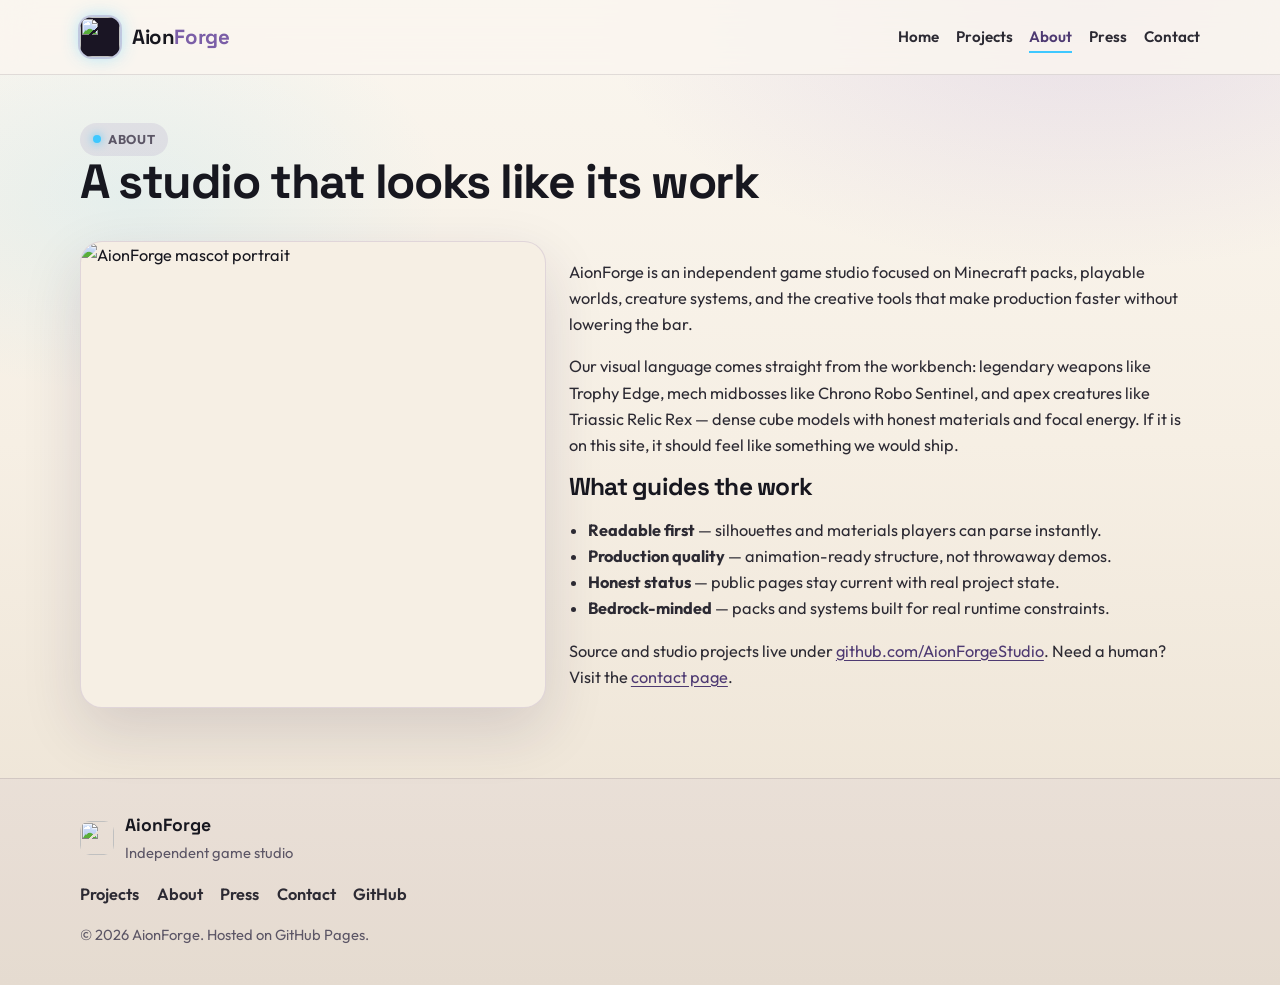
==== about.html @ 5c3d2051 "Feature swords, Chrono Robo Sentinel, and Relic Rex Replace trail-pack primary showcase with epic-wa" ====
<!DOCTYPE html>
<html lang="en">
<head>
  <meta charset="utf-8">
  <meta name="viewport" content="width=device-width, initial-scale=1">
  <title>About — AionForge</title>
  <meta name="description" content="About AionForge — independent studio crafting Minecraft packs, models, and creative tools.">
  <meta name="theme-color" content="#4e3a72">
  <link rel="icon" href="assets/brand/mascot-face.png" type="image/png">
  <link rel="preconnect" href="https://fonts.googleapis.com">
  <link rel="preconnect" href="https://fonts.gstatic.com" crossorigin>
  <link href="https://fonts.googleapis.com/css2?family=Outfit:wght@400;600;700;800&family=Space+Grotesk:wght@500;700&display=swap" rel="stylesheet">
  <link rel="stylesheet" href="css/site.css">
</head>
<body>
  <a class="skip-link" href="#main">Skip to content</a>

  <header class="site-header">
    <div class="container header-inner">
      <a class="brand" href="index.html" aria-label="AionForge home">
        <img src="assets/brand/mascot-face.png" width="40" height="40" alt="" class="brand-mark">
        <span class="brand-name">Aion<span>Forge</span></span>
      </a>
      <nav class="nav" aria-label="Primary">
        <a href="index.html">Home</a>
        <a href="projects.html">Projects</a>
        <a href="about.html" aria-current="page">About</a>
        <a href="press.html">Press</a>
        <a href="contact.html">Contact</a>
      </nav>
    </div>
  </header>

  <main id="main">
    <section class="page-hero">
      <div class="container">
        <p class="eyebrow">About</p>
        <h1>A studio that looks like its work</h1>
      </div>
    </section>

    <section class="section" style="padding-top: 0;">
      <div class="container portrait-band">
        <div class="portrait-frame">
          <img src="assets/gallery/hero-portrait.jpg" alt="AionForge mascot portrait" width="800" height="800">
        </div>
        <div class="prose">
          <p>
            AionForge is an independent game studio focused on Minecraft packs, playable worlds,
            creature systems, and the creative tools that make production faster without lowering the bar.
          </p>
          <p>
            Our visual language comes straight from the workbench: legendary weapons like Trophy Edge,
            mech midbosses like Chrono Robo Sentinel, and apex creatures like Triassic Relic Rex —
            dense cube models with honest materials and focal energy. If it is on this site, it should
            feel like something we would ship.
          </p>
          <h2>What guides the work</h2>
          <ul>
            <li><strong>Readable first</strong> — silhouettes and materials players can parse instantly.</li>
            <li><strong>Production quality</strong> — animation-ready structure, not throwaway demos.</li>
            <li><strong>Honest status</strong> — public pages stay current with real project state.</li>
            <li><strong>Bedrock-minded</strong> — packs and systems built for real runtime constraints.</li>
          </ul>
          <p>
            Source and studio projects live under
            <a href="https://github.com/AionForgeStudio" rel="noopener noreferrer">github.com/AionForgeStudio</a>.
            Need a human? Visit the <a href="contact.html">contact page</a>.
          </p>
        </div>
      </div>
    </section>
  </main>

  <footer class="site-footer">
    <div class="container footer-inner">
      <div class="footer-brand">
        <img src="assets/brand/mascot-face.png" width="34" height="34" alt="">
        <div>
          <strong>AionForge</strong>
          <span>Independent game studio</span>
        </div>
      </div>
      <nav class="footer-nav" aria-label="Footer">
        <a href="projects.html">Projects</a>
        <a href="about.html">About</a>
        <a href="press.html">Press</a>
        <a href="contact.html">Contact</a>
        <a href="https://github.com/AionForgeStudio" rel="noopener noreferrer">GitHub</a>
      </nav>
      <p class="footer-meta">© <span id="year">2026</span> AionForge. Hosted on GitHub Pages.</p>
    </div>
  </footer>

  <script>
    document.getElementById('year').textContent = new Date().getFullYear();
  </script>
</body>
</html>
---- css/site.css ----
/* AionForge — design system from studio Minecraft art
   Portrait palette: cream parchment, lavender, cyan glow, olive, cloth blue
   Product palette: soft studio gradients, isometric craft
   Epic palette: void dark, cyan / amber signal lights
*/

:root {
  --cream: #f6efe4;
  --cream-deep: #ebe1d2;
  --parchment: #faf6ef;
  --ink: #17171f;
  --ink-soft: #2c2a33;
  --muted: #5c5666;
  --line: rgba(40, 30, 55, 0.12);

  --purple: #7b5ea7;
  --purple-soft: #a78bcf;
  --purple-deep: #4e3a72;
  --cyan: #3ec8ff;
  --cyan-glow: rgba(62, 200, 255, 0.45);
  --olive: #5f8a4a;
  --cloth-blue: #3d6db5;
  --amber: #f0a030;

  --void: #0b0e14;
  --void-soft: #141a24;
  --panel: rgba(255, 255, 255, 0.72);
  --panel-dark: rgba(20, 24, 34, 0.72);

  --radius: 22px;
  --radius-sm: 14px;
  --shadow: 0 22px 60px rgba(40, 28, 70, 0.14);
  --shadow-soft: 0 10px 28px rgba(40, 28, 70, 0.08);
  --max: 1120px;

  --font: "Outfit", "Segoe UI", system-ui, sans-serif;
  --display: "Space Grotesk", "Segoe UI", system-ui, sans-serif;
}

*,
*::before,
*::after {
  box-sizing: border-box;
}

html {
  scroll-behavior: smooth;
}

body {
  margin: 0;
  font-family: var(--font);
  color: var(--ink);
  background:
    radial-gradient(ellipse 70% 50% at 85% 0%, rgba(167, 139, 207, 0.22), transparent 55%),
    radial-gradient(ellipse 50% 40% at 10% 20%, rgba(62, 200, 255, 0.1), transparent 50%),
    linear-gradient(180deg, var(--parchment) 0%, var(--cream) 45%, var(--cream-deep) 100%);
  min-height: 100vh;
  line-height: 1.6;
  font-size: 1.02rem;
}

img {
  max-width: 100%;
  display: block;
}

a {
  color: var(--purple-deep);
  text-underline-offset: 0.16em;
}

a:hover {
  color: var(--purple);
}

.skip-link {
  position: absolute;
  left: 1rem;
  top: -3rem;
  background: var(--purple-deep);
  color: white;
  padding: 0.6rem 0.9rem;
  border-radius: 999px;
  z-index: 100;
}

.skip-link:focus {
  top: 1rem;
}

.container {
  width: min(var(--max), calc(100% - 2.4rem));
  margin-inline: auto;
}

/* Header */

.site-header {
  position: sticky;
  top: 0;
  z-index: 50;
  backdrop-filter: blur(16px);
  background: rgba(250, 246, 239, 0.82);
  border-bottom: 1px solid var(--line);
}

.header-inner {
  display: flex;
  align-items: center;
  justify-content: space-between;
  gap: 1rem;
  min-height: 74px;
}

.brand {
  display: inline-flex;
  align-items: center;
  gap: 0.75rem;
  text-decoration: none;
  color: var(--ink);
}

.brand-mark {
  width: 40px;
  height: 40px;
  border-radius: 12px;
  image-rendering: pixelated;
  box-shadow:
    0 0 0 2px rgba(123, 94, 167, 0.25),
    0 0 18px var(--cyan-glow);
  background: #1a1524;
}

.brand-name {
  font-family: var(--display);
  font-size: 1.28rem;
  font-weight: 700;
  letter-spacing: -0.02em;
}

.brand-name span {
  color: var(--purple);
}

.nav {
  display: flex;
  flex-wrap: wrap;
  gap: 0.25rem 1.05rem;
  justify-content: flex-end;
}

.nav a {
  color: var(--ink-soft);
  text-decoration: none;
  font-size: 0.95rem;
  font-weight: 600;
  padding: 0.25rem 0;
}

.nav a:hover,
.nav a[aria-current="page"] {
  color: var(--purple-deep);
}

.nav a[aria-current="page"] {
  box-shadow: inset 0 -2px 0 var(--cyan);
}

/* Hero */

.hero {
  padding: 2.5rem 0 1.5rem;
}

.hero-banner {
  position: relative;
  overflow: hidden;
  border-radius: calc(var(--radius) + 6px);
  min-height: clamp(340px, 50vw, 520px);
  background: #0b0e14 center / cover no-repeat;
  box-shadow: var(--shadow);
  border: 1px solid rgba(123, 94, 167, 0.14);
}

.hero-banner::after {
  content: "";
  position: absolute;
  inset: 0;
  background:
    linear-gradient(100deg, rgba(11, 14, 20, 0.94) 0%, rgba(11, 14, 20, 0.78) 38%, rgba(11, 14, 20, 0.2) 68%, transparent 100%),
    linear-gradient(0deg, rgba(11, 14, 20, 0.35), transparent 45%);
  pointer-events: none;
}

.hero-banner.hero-light::after {
  background:
    linear-gradient(100deg, rgba(250, 246, 239, 0.94) 0%, rgba(250, 246, 239, 0.78) 36%, rgba(250, 246, 239, 0.12) 68%, transparent 100%),
    linear-gradient(0deg, rgba(23, 23, 31, 0.08), transparent 40%);
}

.hero-content {
  position: relative;
  z-index: 1;
  max-width: 34rem;
  padding: clamp(1.6rem, 4vw, 3rem);
  color: #f4f1ea;
}

.hero-banner.hero-light .hero-content {
  color: var(--ink);
}

.hero-content h1 {
  color: #fff;
}

.hero-banner.hero-light .hero-content h1 {
  color: var(--ink);
}

.hero-content .lede {
  color: rgba(244, 241, 234, 0.84);
}

.hero-banner.hero-light .hero-content .lede {
  color: var(--ink-soft);
}

.hero-content .eyebrow {
  background: rgba(62, 200, 255, 0.12);
  color: var(--cyan);
}

.hero-banner.hero-light .hero-content .eyebrow {
  background: rgba(123, 94, 167, 0.12);
  color: var(--purple-deep);
}

.hero-content .btn-ghost {
  background: rgba(255, 255, 255, 0.08);
  border-color: rgba(255, 255, 255, 0.22);
  color: #fff;
}

.hero-banner.hero-light .hero-content .btn-ghost {
  background: rgba(255, 255, 255, 0.55);
  border-color: rgba(78, 58, 114, 0.2);
  color: var(--purple-deep);
}

.eyebrow {
  display: inline-flex;
  align-items: center;
  gap: 0.45rem;
  margin: 0 0 0.9rem;
  padding: 0.38rem 0.8rem;
  border-radius: 999px;
  background: rgba(123, 94, 167, 0.12);
  color: var(--purple-deep);
  font-size: 0.8rem;
  font-weight: 700;
  letter-spacing: 0.05em;
  text-transform: uppercase;
}

.eyebrow::before {
  content: "";
  width: 8px;
  height: 8px;
  border-radius: 50%;
  background: var(--cyan);
  box-shadow: 0 0 10px var(--cyan);
}

.hero h1,
.page-hero h1,
.section-head h2,
.section h2 {
  font-family: var(--display);
  line-height: 1.08;
  letter-spacing: -0.03em;
  margin: 0 0 0.9rem;
}

.hero h1 {
  font-size: clamp(2.35rem, 5vw, 3.7rem);
  max-width: 11ch;
}

.lede {
  font-size: 1.12rem;
  color: var(--ink-soft);
  max-width: 34rem;
  margin: 0 0 1.5rem;
}

.lede-sm {
  color: var(--ink-soft);
  max-width: 36rem;
  margin: 0;
}

.hero-actions {
  display: flex;
  flex-wrap: wrap;
  gap: 0.75rem;
}

.btn {
  display: inline-flex;
  align-items: center;
  justify-content: center;
  min-height: 48px;
  padding: 0.7rem 1.2rem;
  border-radius: 999px;
  border: 1px solid transparent;
  font-weight: 700;
  font-family: inherit;
  text-decoration: none;
  transition: transform 0.15s ease, background 0.15s ease, border-color 0.15s ease, box-shadow 0.15s ease;
}

.btn:hover {
  transform: translateY(-1px);
}

.btn-primary {
  background: linear-gradient(135deg, var(--purple-deep), var(--purple));
  color: #fff;
  box-shadow: 0 10px 24px rgba(78, 58, 114, 0.28);
}

.btn-primary:hover {
  color: #fff;
  background: linear-gradient(135deg, #5a4384, #8b6aba);
}

.btn-ghost {
  background: rgba(255, 255, 255, 0.55);
  border-color: rgba(78, 58, 114, 0.2);
  color: var(--purple-deep);
}

.btn-ghost:hover {
  border-color: var(--purple);
  color: var(--purple-deep);
}

.btn-cyan {
  background: var(--void);
  color: var(--cyan);
  border-color: rgba(62, 200, 255, 0.35);
}

.btn-cyan:hover {
  color: #fff;
  background: #151c28;
  box-shadow: 0 0 24px var(--cyan-glow);
}

/* Sections */

.section {
  padding: 3.4rem 0;
}

.section-dark {
  background:
    radial-gradient(ellipse 60% 80% at 80% 20%, rgba(62, 200, 255, 0.12), transparent 50%),
    radial-gradient(ellipse 40% 60% at 10% 80%, rgba(240, 160, 48, 0.08), transparent 45%),
    linear-gradient(180deg, var(--void) 0%, var(--void-soft) 100%);
  color: #e8e6ef;
  border-block: 1px solid rgba(255, 255, 255, 0.05);
}

.section-dark h2,
.section-dark .section-head h2 {
  color: #fff;
}

.section-dark .section-head p,
.section-dark .lede-sm,
.section-dark p {
  color: rgba(232, 230, 239, 0.78);
}

.section-head {
  max-width: 40rem;
  margin-bottom: 1.7rem;
}

.section-head p {
  color: var(--muted);
  margin: 0;
}

.section-kicker {
  display: block;
  margin-bottom: 0.45rem;
  color: var(--purple);
  font-size: 0.82rem;
  font-weight: 700;
  letter-spacing: 0.08em;
  text-transform: uppercase;
}

.section-dark .section-kicker {
  color: var(--cyan);
}

/* Product / project cards */

.product-grid {
  display: grid;
  grid-template-columns: repeat(3, 1fr);
  gap: 1rem;
}

.product-card {
  background: var(--panel);
  border: 1px solid var(--line);
  border-radius: var(--radius);
  overflow: hidden;
  box-shadow: var(--shadow-soft);
  transition: transform 0.18s ease, box-shadow 0.18s ease;
}

.product-card:hover {
  transform: translateY(-3px);
  box-shadow: var(--shadow);
}

.product-card .thumb {
  aspect-ratio: 1;
  background:
    radial-gradient(circle at 50% 40%, rgba(255, 255, 255, 0.55), transparent 55%),
    #d9e2ea;
  display: grid;
  place-items: center;
  overflow: hidden;
}

.product-card .thumb img {
  width: 100%;
  height: 100%;
  object-fit: cover;
}

.product-card .body {
  padding: 1.15rem 1.2rem 1.3rem;
}

.product-card .meta {
  display: inline-block;
  margin-bottom: 0.45rem;
  font-size: 0.75rem;
  font-weight: 700;
  letter-spacing: 0.06em;
  text-transform: uppercase;
  color: var(--purple);
}

.product-card h3 {
  margin: 0 0 0.4rem;
  font-family: var(--display);
  font-size: 1.18rem;
  letter-spacing: -0.02em;
}

.product-card p {
  margin: 0;
  color: var(--muted);
  font-size: 0.95rem;
}

/* Feature split */

.feature-split {
  display: grid;
  grid-template-columns: 1.05fr 0.95fr;
  gap: 1.4rem;
  align-items: stretch;
}

.feature-media {
  border-radius: var(--radius);
  overflow: hidden;
  min-height: 280px;
  box-shadow: var(--shadow);
  border: 1px solid rgba(255, 255, 255, 0.06);
}

.feature-media img {
  width: 100%;
  height: 100%;
  object-fit: cover;
}

.feature-copy {
  display: flex;
  flex-direction: column;
  justify-content: center;
  gap: 0.85rem;
  padding: 0.4rem 0.2rem;
}

.feature-copy h2 {
  font-size: clamp(1.8rem, 3vw, 2.4rem);
  margin: 0;
}

.pill-row {
  display: flex;
  flex-wrap: wrap;
  gap: 0.5rem;
  margin-top: 0.4rem;
}

.pill {
  display: inline-flex;
  padding: 0.35rem 0.7rem;
  border-radius: 999px;
  background: rgba(62, 200, 255, 0.1);
  border: 1px solid rgba(62, 200, 255, 0.22);
  color: var(--cyan);
  font-size: 0.82rem;
  font-weight: 700;
}

/* Icon strip / craft values */

.card-grid {
  display: grid;
  grid-template-columns: repeat(3, 1fr);
  gap: 1rem;
}

.card {
  background: var(--panel);
  border: 1px solid var(--line);
  border-radius: var(--radius);
  padding: 1.35rem;
  box-shadow: var(--shadow-soft);
}

.card .icon-blob {
  width: 48px;
  height: 48px;
  border-radius: 14px;
  display: grid;
  place-items: center;
  margin-bottom: 0.9rem;
  font-size: 1.3rem;
  background: linear-gradient(145deg, rgba(123, 94, 167, 0.16), rgba(62, 200, 255, 0.14));
  box-shadow: inset 0 0 0 1px rgba(123, 94, 167, 0.12);
}

.card h3 {
  margin: 0 0 0.5rem;
  font-family: var(--display);
  font-size: 1.2rem;
  letter-spacing: -0.02em;
}

.card p {
  margin: 0;
  color: var(--muted);
}

/* Portrait strip */

.portrait-band {
  display: grid;
  grid-template-columns: 0.85fr 1.15fr;
  gap: 1.4rem;
  align-items: center;
}

.portrait-frame {
  border-radius: var(--radius);
  overflow: hidden;
  box-shadow: var(--shadow);
  border: 1px solid rgba(123, 94, 167, 0.18);
  background: var(--cream);
}

.portrait-frame img {
  width: 100%;
  height: auto;
}

.status-board {
  display: grid;
  gap: 0.75rem;
}

.status-item {
  display: grid;
  grid-template-columns: auto 1fr;
  gap: 0.85rem;
  align-items: start;
  padding: 1rem 1.1rem;
  border-radius: var(--radius-sm);
  background: var(--panel);
  border: 1px solid var(--line);
}

.status-item strong {
  display: block;
  font-family: var(--display);
}

.status-item span:last-child {
  color: var(--muted);
  font-size: 0.92rem;
}

.status-dot {
  width: 12px;
  height: 12px;
  border-radius: 50%;
  margin-top: 0.4rem;
  background: var(--muted);
}

.status-dot.live {
  background: #2f9d62;
  box-shadow: 0 0 0 4px rgba(47, 157, 98, 0.15);
}

.status-dot.build {
  background: var(--purple);
  box-shadow: 0 0 0 4px rgba(123, 94, 167, 0.18);
}

.status-dot.next {
  background: var(--cyan);
  box-shadow: 0 0 0 4px rgba(62, 200, 255, 0.16);
}

/* CTA */

.cta-band {
  display: flex;
  justify-content: space-between;
  align-items: center;
  gap: 1.5rem;
  padding: 1.7rem 1.9rem;
  border-radius: calc(var(--radius) + 4px);
  background:
    radial-gradient(circle at 90% 20%, rgba(62, 200, 255, 0.22), transparent 40%),
    linear-gradient(135deg, var(--purple-deep) 0%, #2a2140 55%, #1a2438 100%);
  color: #fff;
  box-shadow: var(--shadow);
}

.cta-band h2 {
  color: #fff;
  margin: 0 0 0.35rem;
  font-size: clamp(1.5rem, 3vw, 2rem);
}

.cta-band p {
  margin: 0;
  color: rgba(255, 255, 255, 0.8);
}

.cta-band .btn-primary {
  background: var(--cyan);
  color: var(--void);
  box-shadow: 0 0 24px var(--cyan-glow);
}

.cta-band .btn-primary:hover {
  background: #6ad6ff;
  color: var(--void);
}

/* Inner pages */

.page-hero {
  padding: 3rem 0 1.2rem;
}

.page-hero h1 {
  font-size: clamp(2rem, 4vw, 3rem);
}

.page-hero p {
  color: var(--muted);
  margin: 0;
  max-width: 40rem;
}

.prose {
  max-width: 46rem;
}

.prose p,
.prose li {
  color: var(--ink-soft);
}

.prose ul {
  padding-left: 1.2rem;
}

.project-grid {
  display: grid;
  grid-template-columns: repeat(2, 1fr);
  gap: 1rem;
  padding-bottom: 3.5rem;
}

.project-card {
  background: var(--panel);
  border: 1px solid var(--line);
  border-radius: var(--radius);
  overflow: hidden;
  box-shadow: var(--shadow-soft);
}

.project-card .thumb {
  aspect-ratio: 16 / 11;
  background: #d9e2ea;
  overflow: hidden;
}

.project-card .thumb img {
  width: 100%;
  height: 100%;
  object-fit: cover;
}

.project-card .body {
  padding: 1.2rem 1.25rem 1.35rem;
}

.project-card .meta {
  display: inline-block;
  margin-bottom: 0.45rem;
  font-size: 0.75rem;
  font-weight: 700;
  letter-spacing: 0.06em;
  text-transform: uppercase;
  color: var(--purple);
}

.project-card h3 {
  margin: 0 0 0.45rem;
  font-family: var(--display);
  font-size: 1.25rem;
}

.project-card p {
  margin: 0;
  color: var(--muted);
}

.badge {
  display: inline-block;
  margin-top: 0.9rem;
  padding: 0.3rem 0.65rem;
  border-radius: 999px;
  background: rgba(123, 94, 167, 0.1);
  color: var(--purple-deep);
  font-size: 0.8rem;
  font-weight: 700;
}

.contact-grid {
  display: grid;
  grid-template-columns: 1.1fr 0.9fr;
  gap: 1rem;
  padding-bottom: 3.5rem;
}

.content-card {
  background: var(--panel);
  border: 1px solid var(--line);
  border-radius: var(--radius);
  padding: 1.4rem;
  box-shadow: var(--shadow-soft);
}

.content-card h3 {
  margin: 0 0 0.55rem;
  font-family: var(--display);
  font-size: 1.25rem;
}

.content-card p {
  margin: 0;
  color: var(--muted);
}

.contact-list {
  list-style: none;
  margin: 1rem 0 0;
  padding: 0;
}

.contact-list li {
  padding: 0.75rem 0;
  border-top: 1px solid var(--line);
}

.contact-list li:first-child {
  border-top: 0;
}

.contact-list strong {
  display: block;
  margin-bottom: 0.15rem;
  color: var(--ink);
}

/* Pixel pack icon tiles */

.icon-grid {
  display: grid;
  grid-template-columns: repeat(6, 1fr);
  gap: 0.75rem;
}

.icon-tile {
  aspect-ratio: 1;
  border-radius: var(--radius-sm);
  background: #11151d;
  border: 1px solid var(--line);
  display: grid;
  place-items: center;
  padding: 0.65rem;
  box-shadow: var(--shadow-soft);
}

.icon-tile img {
  width: 72%;
  height: 72%;
  object-fit: contain;
  image-rendering: pixelated;
}

/* Footer */

.site-footer {
  border-top: 1px solid var(--line);
  background: rgba(123, 94, 167, 0.05);
  padding: 2rem 0 2.4rem;
  margin-top: 1rem;
}

.footer-inner {
  display: grid;
  gap: 1rem;
}

.footer-brand {
  display: flex;
  align-items: center;
  gap: 0.7rem;
}

.footer-brand img {
  width: 34px;
  height: 34px;
  border-radius: 10px;
  image-rendering: pixelated;
}

.footer-brand strong {
  font-family: var(--display);
  font-size: 1.1rem;
  display: block;
}

.footer-brand span,
.footer-meta {
  color: var(--muted);
  font-size: 0.92rem;
}

.footer-nav {
  display: flex;
  flex-wrap: wrap;
  gap: 0.8rem 1.1rem;
}

.footer-nav a {
  text-decoration: none;
  font-weight: 600;
  color: var(--ink-soft);
}

.footer-nav a:hover {
  color: var(--purple);
}

.footer-meta {
  margin: 0;
}

/* Responsive */

@media (max-width: 900px) {
  .product-grid,
  .card-grid,
  .project-grid,
  .contact-grid,
  .feature-split,
  .portrait-band {
    grid-template-columns: 1fr;
  }

  .icon-grid {
    grid-template-columns: repeat(3, 1fr);
  }

  .hero-banner {
    background-position: 70% center;
  }

  .hero-banner::after {
    background:
      linear-gradient(180deg, rgba(11, 14, 20, 0.92) 0%, rgba(11, 14, 20, 0.78) 50%, rgba(11, 14, 20, 0.35) 100%);
  }

  .hero-banner.hero-light::after {
    background:
      linear-gradient(180deg, rgba(250, 246, 239, 0.9) 0%, rgba(250, 246, 239, 0.72) 48%, rgba(250, 246, 239, 0.25) 100%);
  }

  .cta-band {
    flex-direction: column;
    align-items: flex-start;
  }
}

@media (max-width: 560px) {
  .header-inner {
    flex-direction: column;
    align-items: flex-start;
    padding: 0.85rem 0;
  }

  .nav {
    justify-content: flex-start;
  }

  .icon-grid {
    grid-template-columns: repeat(2, 1fr);
  }
}
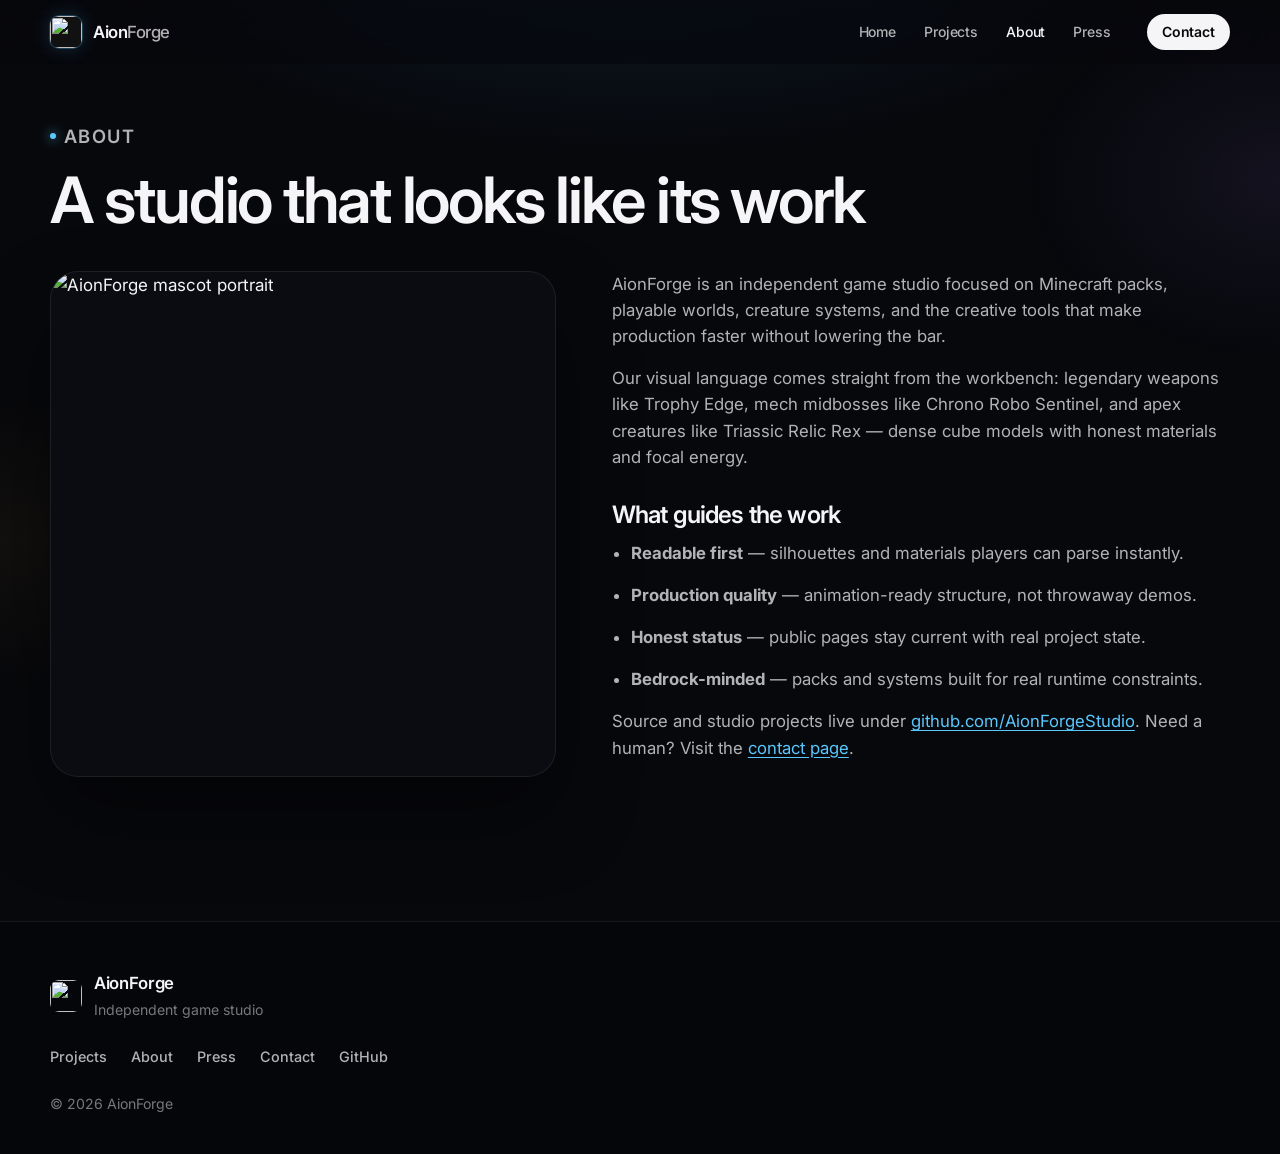
==== commit db676d43: "Polish site design: Apple-scale layout and dark cinematic UI Shift to a full-bleed hero, fixed glass" ====
--- a/about.html
+++ b/about.html
@@ -5,20 +5,20 @@
   <meta name="viewport" content="width=device-width, initial-scale=1">
   <title>About — AionForge</title>
   <meta name="description" content="About AionForge — independent studio crafting Minecraft packs, models, and creative tools.">
-  <meta name="theme-color" content="#4e3a72">
+  <meta name="theme-color" content="#07080c">
   <link rel="icon" href="assets/brand/mascot-face.png" type="image/png">
   <link rel="preconnect" href="https://fonts.googleapis.com">
   <link rel="preconnect" href="https://fonts.gstatic.com" crossorigin>
-  <link href="https://fonts.googleapis.com/css2?family=Outfit:wght@400;600;700;800&family=Space+Grotesk:wght@500;700&display=swap" rel="stylesheet">
+  <link href="https://fonts.googleapis.com/css2?family=Inter:wght@400;500;600;700&display=swap" rel="stylesheet">
   <link rel="stylesheet" href="css/site.css">
 </head>
 <body>
   <a class="skip-link" href="#main">Skip to content</a>
 
-  <header class="site-header">
+  <header class="site-header" id="site-header">
     <div class="container header-inner">
       <a class="brand" href="index.html" aria-label="AionForge home">
-        <img src="assets/brand/mascot-face.png" width="40" height="40" alt="" class="brand-mark">
+        <img src="assets/brand/mascot-face.png" width="32" height="32" alt="" class="brand-mark">
         <span class="brand-name">Aion<span>Forge</span></span>
       </a>
       <nav class="nav" aria-label="Primary">
@@ -26,25 +26,25 @@
         <a href="projects.html">Projects</a>
         <a href="about.html" aria-current="page">About</a>
         <a href="press.html">Press</a>
-        <a href="contact.html">Contact</a>
+        <a href="contact.html" class="nav-cta">Contact</a>
       </nav>
     </div>
   </header>
 
   <main id="main">
     <section class="page-hero">
-      <div class="container">
+      <div class="container reveal">
         <p class="eyebrow">About</p>
         <h1>A studio that looks like its work</h1>
       </div>
     </section>
 
-    <section class="section" style="padding-top: 0;">
+    <section class="section section-tight" style="padding-top: 0;">
       <div class="container portrait-band">
-        <div class="portrait-frame">
-          <img src="assets/gallery/hero-portrait.jpg" alt="AionForge mascot portrait" width="800" height="800">
+        <div class="portrait-frame reveal">
+          <img src="assets/gallery/hero-portrait.jpg" alt="AionForge mascot portrait" width="800" height="800" loading="lazy">
         </div>
-        <div class="prose">
+        <div class="prose reveal">
           <p>
             AionForge is an independent game studio focused on Minecraft packs, playable worlds,
             creature systems, and the creative tools that make production faster without lowering the bar.
@@ -52,8 +52,7 @@
           <p>
             Our visual language comes straight from the workbench: legendary weapons like Trophy Edge,
             mech midbosses like Chrono Robo Sentinel, and apex creatures like Triassic Relic Rex —
-            dense cube models with honest materials and focal energy. If it is on this site, it should
-            feel like something we would ship.
+            dense cube models with honest materials and focal energy.
           </p>
           <h2>What guides the work</h2>
           <ul>
@@ -75,7 +74,7 @@
   <footer class="site-footer">
     <div class="container footer-inner">
       <div class="footer-brand">
-        <img src="assets/brand/mascot-face.png" width="34" height="34" alt="">
+        <img src="assets/brand/mascot-face.png" width="32" height="32" alt="">
         <div>
           <strong>AionForge</strong>
           <span>Independent game studio</span>
@@ -88,12 +87,13 @@
         <a href="contact.html">Contact</a>
         <a href="https://github.com/AionForgeStudio" rel="noopener noreferrer">GitHub</a>
       </nav>
-      <p class="footer-meta">© <span id="year">2026</span> AionForge. Hosted on GitHub Pages.</p>
+      <p class="footer-meta">© <span id="year">2026</span> AionForge</p>
     </div>
   </footer>
 
-  <script>
-    document.getElementById('year').textContent = new Date().getFullYear();
+  <script type="module">
+    import { initSiteUI } from './js/site-ui.js';
+    initSiteUI();
   </script>
 </body>
 </html>
--- a/css/site.css
+++ b/css/site.css
@@ -1,63 +1,82 @@
-/* AionForge — design system from studio Minecraft art
-   Portrait palette: cream parchment, lavender, cyan glow, olive, cloth blue
-   Product palette: soft studio gradients, isometric craft
-   Epic palette: void dark, cyan / amber signal lights
-*/
+/* =========================================================================
+   AionForge — cinematic studio design system
+   Influences: Apple product marketing (scale, breath, focus)
+               Hermes landing (glass nav, ambient glow, dark craft)
+               Studio craft (cyan / amber / gold signal language)
+   ========================================================================= */
 
 :root {
-  --cream: #f6efe4;
-  --cream-deep: #ebe1d2;
-  --parchment: #faf6ef;
-  --ink: #17171f;
-  --ink-soft: #2c2a33;
-  --muted: #5c5666;
-  --line: rgba(40, 30, 55, 0.12);
-
-  --purple: #7b5ea7;
-  --purple-soft: #a78bcf;
-  --purple-deep: #4e3a72;
-  --cyan: #3ec8ff;
-  --cyan-glow: rgba(62, 200, 255, 0.45);
-  --olive: #5f8a4a;
-  --cloth-blue: #3d6db5;
-  --amber: #f0a030;
-
-  --void: #0b0e14;
-  --void-soft: #141a24;
-  --panel: rgba(255, 255, 255, 0.72);
-  --panel-dark: rgba(20, 24, 34, 0.72);
-
-  --radius: 22px;
-  --radius-sm: 14px;
-  --shadow: 0 22px 60px rgba(40, 28, 70, 0.14);
-  --shadow-soft: 0 10px 28px rgba(40, 28, 70, 0.08);
-  --max: 1120px;
-
-  --font: "Outfit", "Segoe UI", system-ui, sans-serif;
-  --display: "Space Grotesk", "Segoe UI", system-ui, sans-serif;
+  --bg: #07080c;
+  --bg-elevated: #0d1018;
+  --bg-soft: #121722;
+  --surface: rgba(255, 255, 255, 0.04);
+  --surface-hover: rgba(255, 255, 255, 0.07);
+  --border: rgba(255, 255, 255, 0.08);
+  --border-strong: rgba(255, 255, 255, 0.14);
+
+  --text: #f5f5f7;
+  --text-secondary: rgba(245, 245, 247, 0.72);
+  --text-tertiary: rgba(245, 245, 247, 0.48);
+
+  --cyan: #5ac8ff;
+  --cyan-deep: #2aa8e8;
+  --amber: #f5b942;
+  --purple: #a78bfa;
+  --gold: #e8c87a;
+
+  --max: 1180px;
+  --max-wide: 1340px;
+  --radius: 28px;
+  --radius-sm: 16px;
+  --radius-xs: 12px;
+
+  --font: "Inter", -apple-system, BlinkMacSystemFont, "Segoe UI", system-ui, sans-serif;
+  --display: "Inter", -apple-system, BlinkMacSystemFont, "Segoe UI", system-ui, sans-serif;
+
+  --ease: cubic-bezier(0.25, 0.1, 0.25, 1);
+  --ease-out: cubic-bezier(0.16, 1, 0.3, 1);
+  --shadow: 0 40px 80px rgba(0, 0, 0, 0.45);
+  --shadow-soft: 0 20px 50px rgba(0, 0, 0, 0.28);
+
+  --nav-h: 64px;
+  --section-y: clamp(4.5rem, 10vw, 8rem);
 }
 
 *,
 *::before,
 *::after {
   box-sizing: border-box;
+  margin: 0;
+  padding: 0;
 }
 
 html {
   scroll-behavior: smooth;
+  -webkit-font-smoothing: antialiased;
+  -moz-osx-font-smoothing: grayscale;
 }
 
 body {
-  margin: 0;
   font-family: var(--font);
-  color: var(--ink);
+  background: var(--bg);
+  color: var(--text);
+  line-height: 1.55;
+  font-size: 17px;
+  min-height: 100vh;
+  overflow-x: hidden;
+}
+
+/* Ambient atmosphere */
+body::before {
+  content: "";
+  position: fixed;
+  inset: 0;
+  pointer-events: none;
+  z-index: 0;
   background:
-    radial-gradient(ellipse 70% 50% at 85% 0%, rgba(167, 139, 207, 0.22), transparent 55%),
-    radial-gradient(ellipse 50% 40% at 10% 20%, rgba(62, 200, 255, 0.1), transparent 50%),
-    linear-gradient(180deg, var(--parchment) 0%, var(--cream) 45%, var(--cream-deep) 100%);
-  min-height: 100vh;
-  line-height: 1.6;
-  font-size: 1.02rem;
+    radial-gradient(ellipse 80% 50% at 50% -10%, rgba(90, 200, 255, 0.12), transparent 55%),
+    radial-gradient(ellipse 40% 40% at 100% 20%, rgba(167, 139, 250, 0.08), transparent 50%),
+    radial-gradient(ellipse 40% 35% at 0% 60%, rgba(245, 185, 66, 0.05), transparent 50%);
 }
 
 img {
@@ -66,23 +85,25 @@
 }
 
 a {
-  color: var(--purple-deep);
-  text-underline-offset: 0.16em;
+  color: var(--cyan);
+  text-decoration: none;
+  transition: color 0.2s var(--ease);
 }
 
 a:hover {
-  color: var(--purple);
+  color: #8ad8ff;
 }
 
 .skip-link {
   position: absolute;
   left: 1rem;
-  top: -3rem;
-  background: var(--purple-deep);
-  color: white;
-  padding: 0.6rem 0.9rem;
+  top: -4rem;
+  background: var(--text);
+  color: var(--bg);
+  padding: 0.6rem 1rem;
   border-radius: 999px;
-  z-index: 100;
+  z-index: 200;
+  font-weight: 600;
 }
 
 .skip-link:focus {
@@ -90,458 +111,494 @@
 }
 
 .container {
-  width: min(var(--max), calc(100% - 2.4rem));
+  width: min(var(--max), calc(100% - 3rem));
   margin-inline: auto;
-}
-
-/* Header */
+  position: relative;
+  z-index: 1;
+}
+
+.container-wide {
+  width: min(var(--max-wide), calc(100% - 2.5rem));
+  margin-inline: auto;
+  position: relative;
+  z-index: 1;
+}
+
+/* ---------- Nav (Apple / Hermes glass) ---------- */
 
 .site-header {
-  position: sticky;
+  position: fixed;
   top: 0;
-  z-index: 50;
-  backdrop-filter: blur(16px);
-  background: rgba(250, 246, 239, 0.82);
-  border-bottom: 1px solid var(--line);
+  left: 0;
+  right: 0;
+  z-index: 100;
+  height: var(--nav-h);
+  background: rgba(7, 8, 12, 0.72);
+  backdrop-filter: saturate(180%) blur(20px);
+  -webkit-backdrop-filter: saturate(180%) blur(20px);
+  border-bottom: 1px solid transparent;
+  transition: border-color 0.3s var(--ease), background 0.3s var(--ease);
+}
+
+.site-header.is-scrolled {
+  border-bottom-color: var(--border);
+  background: rgba(7, 8, 12, 0.88);
 }
 
 .header-inner {
+  height: var(--nav-h);
   display: flex;
   align-items: center;
   justify-content: space-between;
-  gap: 1rem;
-  min-height: 74px;
+  gap: 1.5rem;
 }
 
 .brand {
   display: inline-flex;
   align-items: center;
-  gap: 0.75rem;
+  gap: 0.7rem;
+  color: var(--text);
   text-decoration: none;
-  color: var(--ink);
+}
+
+.brand:hover {
+  color: var(--text);
 }
 
 .brand-mark {
-  width: 40px;
-  height: 40px;
-  border-radius: 12px;
+  width: 32px;
+  height: 32px;
+  border-radius: 9px;
   image-rendering: pixelated;
-  box-shadow:
-    0 0 0 2px rgba(123, 94, 167, 0.25),
-    0 0 18px var(--cyan-glow);
-  background: #1a1524;
+  box-shadow: 0 0 0 1px rgba(90, 200, 255, 0.25), 0 0 20px rgba(90, 200, 255, 0.2);
+  background: #111;
 }
 
 .brand-name {
-  font-family: var(--display);
-  font-size: 1.28rem;
-  font-weight: 700;
-  letter-spacing: -0.02em;
+  font-size: 1.05rem;
+  font-weight: 600;
+  letter-spacing: -0.03em;
 }
 
 .brand-name span {
-  color: var(--purple);
+  color: var(--text-secondary);
+  font-weight: 500;
 }
 
 .nav {
   display: flex;
-  flex-wrap: wrap;
-  gap: 0.25rem 1.05rem;
-  justify-content: flex-end;
+  align-items: center;
+  gap: 0.15rem 1.75rem;
 }
 
 .nav a {
-  color: var(--ink-soft);
-  text-decoration: none;
-  font-size: 0.95rem;
-  font-weight: 600;
-  padding: 0.25rem 0;
+  color: var(--text-secondary);
+  font-size: 0.875rem;
+  font-weight: 500;
+  letter-spacing: -0.01em;
+  padding: 0.35rem 0;
+  transition: color 0.2s var(--ease);
 }
 
 .nav a:hover,
 .nav a[aria-current="page"] {
-  color: var(--purple-deep);
+  color: var(--text);
 }
 
 .nav a[aria-current="page"] {
-  box-shadow: inset 0 -2px 0 var(--cyan);
-}
-
-/* Hero */
-
-.hero {
-  padding: 2.5rem 0 1.5rem;
-}
-
-.hero-banner {
-  position: relative;
-  overflow: hidden;
-  border-radius: calc(var(--radius) + 6px);
-  min-height: clamp(340px, 50vw, 520px);
-  background: #0b0e14 center / cover no-repeat;
-  box-shadow: var(--shadow);
-  border: 1px solid rgba(123, 94, 167, 0.14);
-}
-
-.hero-banner::after {
-  content: "";
-  position: absolute;
-  inset: 0;
-  background:
-    linear-gradient(100deg, rgba(11, 14, 20, 0.94) 0%, rgba(11, 14, 20, 0.78) 38%, rgba(11, 14, 20, 0.2) 68%, transparent 100%),
-    linear-gradient(0deg, rgba(11, 14, 20, 0.35), transparent 45%);
-  pointer-events: none;
-}
-
-.hero-banner.hero-light::after {
-  background:
-    linear-gradient(100deg, rgba(250, 246, 239, 0.94) 0%, rgba(250, 246, 239, 0.78) 36%, rgba(250, 246, 239, 0.12) 68%, transparent 100%),
-    linear-gradient(0deg, rgba(23, 23, 31, 0.08), transparent 40%);
-}
-
-.hero-content {
-  position: relative;
-  z-index: 1;
-  max-width: 34rem;
-  padding: clamp(1.6rem, 4vw, 3rem);
-  color: #f4f1ea;
-}
-
-.hero-banner.hero-light .hero-content {
-  color: var(--ink);
-}
-
-.hero-content h1 {
-  color: #fff;
-}
-
-.hero-banner.hero-light .hero-content h1 {
-  color: var(--ink);
-}
-
-.hero-content .lede {
-  color: rgba(244, 241, 234, 0.84);
-}
-
-.hero-banner.hero-light .hero-content .lede {
-  color: var(--ink-soft);
-}
-
-.hero-content .eyebrow {
-  background: rgba(62, 200, 255, 0.12);
-  color: var(--cyan);
-}
-
-.hero-banner.hero-light .hero-content .eyebrow {
-  background: rgba(123, 94, 167, 0.12);
-  color: var(--purple-deep);
-}
-
-.hero-content .btn-ghost {
-  background: rgba(255, 255, 255, 0.08);
-  border-color: rgba(255, 255, 255, 0.22);
-  color: #fff;
-}
-
-.hero-banner.hero-light .hero-content .btn-ghost {
-  background: rgba(255, 255, 255, 0.55);
-  border-color: rgba(78, 58, 114, 0.2);
-  color: var(--purple-deep);
-}
+  box-shadow: none;
+}
+
+.nav-cta {
+  margin-left: 0.5rem;
+  padding: 0.45rem 0.95rem !important;
+  border-radius: 980px;
+  background: var(--text);
+  color: var(--bg) !important;
+  font-weight: 600 !important;
+}
+
+.nav-cta:hover {
+  background: #fff;
+  color: var(--bg) !important;
+}
+
+/* ---------- Typography ---------- */
 
 .eyebrow {
   display: inline-flex;
   align-items: center;
-  gap: 0.45rem;
-  margin: 0 0 0.9rem;
-  padding: 0.38rem 0.8rem;
-  border-radius: 999px;
-  background: rgba(123, 94, 167, 0.12);
-  color: var(--purple-deep);
-  font-size: 0.8rem;
-  font-weight: 700;
-  letter-spacing: 0.05em;
+  gap: 0.5rem;
+  font-size: 0.78rem;
+  font-weight: 600;
+  letter-spacing: 0.08em;
   text-transform: uppercase;
+  color: var(--cyan);
+  margin-bottom: 1rem;
 }
 
 .eyebrow::before {
   content: "";
-  width: 8px;
-  height: 8px;
+  width: 6px;
+  height: 6px;
   border-radius: 50%;
   background: var(--cyan);
-  box-shadow: 0 0 10px var(--cyan);
-}
-
-.hero h1,
-.page-hero h1,
-.section-head h2,
-.section h2 {
+  box-shadow: 0 0 12px var(--cyan);
+}
+
+.section-kicker {
+  display: block;
+  font-size: 0.8rem;
+  font-weight: 600;
+  letter-spacing: 0.1em;
+  text-transform: uppercase;
+  color: var(--purple);
+  margin-bottom: 0.85rem;
+}
+
+.section-dark .section-kicker,
+.stage-section .section-kicker {
+  color: var(--cyan);
+}
+
+h1, h2, h3 {
   font-family: var(--display);
-  line-height: 1.08;
-  letter-spacing: -0.03em;
-  margin: 0 0 0.9rem;
-}
-
-.hero h1 {
-  font-size: clamp(2.35rem, 5vw, 3.7rem);
-  max-width: 11ch;
+  font-weight: 600;
+  letter-spacing: -0.035em;
+  line-height: 1.05;
+  color: var(--text);
 }
 
 .lede {
-  font-size: 1.12rem;
-  color: var(--ink-soft);
+  font-size: clamp(1.1rem, 1.6vw, 1.3rem);
+  line-height: 1.5;
+  color: var(--text-secondary);
+  font-weight: 400;
   max-width: 34rem;
-  margin: 0 0 1.5rem;
 }
 
 .lede-sm {
-  color: var(--ink-soft);
+  font-size: 1.05rem;
+  line-height: 1.55;
+  color: var(--text-secondary);
   max-width: 36rem;
-  margin: 0;
-}
-
-.hero-actions {
-  display: flex;
-  flex-wrap: wrap;
-  gap: 0.75rem;
-}
+}
+
+.section-head {
+  max-width: 40rem;
+  margin-bottom: clamp(2rem, 4vw, 3rem);
+  text-align: center;
+  margin-inline: auto;
+}
+
+.section-head h2 {
+  font-size: clamp(2rem, 4.5vw, 3.25rem);
+  margin-bottom: 0.85rem;
+}
+
+.section-head p {
+  color: var(--text-secondary);
+  font-size: 1.1rem;
+  line-height: 1.5;
+}
+
+.section-head.left {
+  text-align: left;
+  margin-inline: 0;
+}
+
+/* ---------- Buttons ---------- */
 
 .btn {
   display: inline-flex;
   align-items: center;
   justify-content: center;
   min-height: 48px;
-  padding: 0.7rem 1.2rem;
-  border-radius: 999px;
+  padding: 0.8rem 1.4rem;
+  border-radius: 980px;
   border: 1px solid transparent;
-  font-weight: 700;
   font-family: inherit;
+  font-size: 0.95rem;
+  font-weight: 600;
+  letter-spacing: -0.01em;
   text-decoration: none;
-  transition: transform 0.15s ease, background 0.15s ease, border-color 0.15s ease, box-shadow 0.15s ease;
+  cursor: pointer;
+  transition: transform 0.2s var(--ease-out), background 0.2s var(--ease), border-color 0.2s var(--ease), box-shadow 0.2s var(--ease);
 }
 
 .btn:hover {
-  transform: translateY(-1px);
+  transform: scale(1.02);
+}
+
+.btn:active {
+  transform: scale(0.98);
 }
 
 .btn-primary {
-  background: linear-gradient(135deg, var(--purple-deep), var(--purple));
-  color: #fff;
-  box-shadow: 0 10px 24px rgba(78, 58, 114, 0.28);
+  background: var(--text);
+  color: var(--bg);
 }
 
 .btn-primary:hover {
-  color: #fff;
-  background: linear-gradient(135deg, #5a4384, #8b6aba);
+  background: #fff;
+  color: var(--bg);
+  box-shadow: 0 8px 30px rgba(255, 255, 255, 0.12);
 }
 
 .btn-ghost {
-  background: rgba(255, 255, 255, 0.55);
-  border-color: rgba(78, 58, 114, 0.2);
-  color: var(--purple-deep);
+  background: rgba(255, 255, 255, 0.08);
+  border-color: rgba(255, 255, 255, 0.18);
+  color: var(--text);
+  backdrop-filter: blur(12px);
 }
 
 .btn-ghost:hover {
-  border-color: var(--purple);
-  color: var(--purple-deep);
+  background: rgba(255, 255, 255, 0.14);
+  border-color: rgba(255, 255, 255, 0.28);
+  color: var(--text);
 }
 
 .btn-cyan {
-  background: var(--void);
+  background: rgba(90, 200, 255, 0.12);
+  border-color: rgba(90, 200, 255, 0.35);
   color: var(--cyan);
-  border-color: rgba(62, 200, 255, 0.35);
 }
 
 .btn-cyan:hover {
-  color: #fff;
-  background: #151c28;
-  box-shadow: 0 0 24px var(--cyan-glow);
-}
-
-/* Sections */
+  background: rgba(90, 200, 255, 0.2);
+  color: #b8e8ff;
+  box-shadow: 0 0 30px rgba(90, 200, 255, 0.15);
+}
+
+.hero-actions {
+  display: flex;
+  flex-wrap: wrap;
+  gap: 0.75rem;
+  margin-top: 1.75rem;
+}
+
+/* ---------- Hero (Apple-scale) ---------- */
+
+.hero {
+  position: relative;
+  padding: calc(var(--nav-h) + 2rem) 0 0;
+  z-index: 1;
+}
+
+.hero-banner {
+  position: relative;
+  overflow: hidden;
+  min-height: clamp(520px, 78vh, 780px);
+  border-radius: 0;
+  background: #050608 center / cover no-repeat;
+  display: flex;
+  align-items: flex-end;
+}
+
+.hero .container-wide {
+  width: 100%;
+  max-width: none;
+  padding: 0;
+}
+
+.hero-banner::before {
+  content: "";
+  position: absolute;
+  inset: 0;
+  background:
+    linear-gradient(180deg, rgba(7, 8, 12, 0.35) 0%, transparent 35%, rgba(7, 8, 12, 0.55) 70%, var(--bg) 100%),
+    linear-gradient(90deg, rgba(7, 8, 12, 0.88) 0%, rgba(7, 8, 12, 0.45) 42%, transparent 72%);
+  z-index: 1;
+  pointer-events: none;
+}
+
+.hero-content {
+  position: relative;
+  z-index: 2;
+  width: min(var(--max), calc(100% - 3rem));
+  margin: 0 auto;
+  padding: clamp(2.5rem, 6vw, 5rem) 0 clamp(3.5rem, 8vw, 6rem);
+  max-width: 40rem;
+  margin-left: max(1.5rem, calc((100% - var(--max)) / 2));
+}
+
+.hero-content h1 {
+  font-size: clamp(3rem, 8vw, 5.5rem);
+  font-weight: 600;
+  letter-spacing: -0.045em;
+  line-height: 0.98;
+  margin-bottom: 1.25rem;
+  max-width: 11ch;
+}
+
+.hero-content .lede {
+  max-width: 32rem;
+}
+
+/* ---------- Sections ---------- */
 
 .section {
-  padding: 3.4rem 0;
+  padding: var(--section-y) 0;
+  position: relative;
+  z-index: 1;
+}
+
+.section-tight {
+  padding-top: clamp(2rem, 5vw, 3.5rem);
 }
 
 .section-dark {
   background:
-    radial-gradient(ellipse 60% 80% at 80% 20%, rgba(62, 200, 255, 0.12), transparent 50%),
-    radial-gradient(ellipse 40% 60% at 10% 80%, rgba(240, 160, 48, 0.08), transparent 45%),
-    linear-gradient(180deg, var(--void) 0%, var(--void-soft) 100%);
-  color: #e8e6ef;
-  border-block: 1px solid rgba(255, 255, 255, 0.05);
-}
-
-.section-dark h2,
-.section-dark .section-head h2 {
-  color: #fff;
-}
-
-.section-dark .section-head p,
-.section-dark .lede-sm,
-.section-dark p {
-  color: rgba(232, 230, 239, 0.78);
-}
-
-.section-head {
-  max-width: 40rem;
-  margin-bottom: 1.7rem;
-}
-
-.section-head p {
-  color: var(--muted);
-  margin: 0;
-}
-
-.section-kicker {
-  display: block;
-  margin-bottom: 0.45rem;
-  color: var(--purple);
-  font-size: 0.82rem;
-  font-weight: 700;
-  letter-spacing: 0.08em;
-  text-transform: uppercase;
-}
-
-.section-dark .section-kicker {
-  color: var(--cyan);
-}
-
-/* Product / project cards */
+    radial-gradient(ellipse 60% 80% at 80% 30%, rgba(90, 200, 255, 0.08), transparent 55%),
+    radial-gradient(ellipse 40% 50% at 10% 80%, rgba(245, 185, 66, 0.06), transparent 50%),
+    linear-gradient(180deg, #0a0c12 0%, #080a10 100%);
+  border-block: 1px solid var(--border);
+}
+
+/* ---------- Product cards (bento / Apple tiles) ---------- */
 
 .product-grid {
   display: grid;
   grid-template-columns: repeat(3, 1fr);
-  gap: 1rem;
+  gap: 1.15rem;
 }
 
 .product-card {
-  background: var(--panel);
-  border: 1px solid var(--line);
+  background: var(--surface);
+  border: 1px solid var(--border);
   border-radius: var(--radius);
   overflow: hidden;
+  transition: transform 0.35s var(--ease-out), border-color 0.25s var(--ease), box-shadow 0.35s var(--ease-out);
+  display: flex;
+  flex-direction: column;
+}
+
+.product-card:hover {
+  transform: translateY(-6px);
+  border-color: var(--border-strong);
   box-shadow: var(--shadow-soft);
-  transition: transform 0.18s ease, box-shadow 0.18s ease;
-}
-
-.product-card:hover {
-  transform: translateY(-3px);
-  box-shadow: var(--shadow);
 }
 
 .product-card .thumb {
   aspect-ratio: 1;
-  background:
-    radial-gradient(circle at 50% 40%, rgba(255, 255, 255, 0.55), transparent 55%),
-    #d9e2ea;
-  display: grid;
-  place-items: center;
+  background: radial-gradient(circle at 50% 40%, #1a2030, #0a0c12 70%);
   overflow: hidden;
+  position: relative;
 }
 
 .product-card .thumb img {
   width: 100%;
   height: 100%;
   object-fit: cover;
+  transition: transform 0.5s var(--ease-out);
+}
+
+.product-card:hover .thumb img {
+  transform: scale(1.04);
 }
 
 .product-card .body {
-  padding: 1.15rem 1.2rem 1.3rem;
-}
-
-.product-card .meta {
+  padding: 1.35rem 1.4rem 1.5rem;
+  flex: 1;
+}
+
+.product-card .meta,
+.project-card .meta {
   display: inline-block;
+  font-size: 0.72rem;
+  font-weight: 600;
+  letter-spacing: 0.08em;
+  text-transform: uppercase;
+  color: var(--cyan);
+  margin-bottom: 0.55rem;
+}
+
+.product-card h3,
+.project-card h3 {
+  font-size: 1.35rem;
+  letter-spacing: -0.03em;
   margin-bottom: 0.45rem;
-  font-size: 0.75rem;
-  font-weight: 700;
-  letter-spacing: 0.06em;
-  text-transform: uppercase;
-  color: var(--purple);
-}
-
-.product-card h3 {
-  margin: 0 0 0.4rem;
-  font-family: var(--display);
-  font-size: 1.18rem;
-  letter-spacing: -0.02em;
-}
-
-.product-card p {
-  margin: 0;
-  color: var(--muted);
+}
+
+.product-card p,
+.project-card p {
+  color: var(--text-secondary);
   font-size: 0.95rem;
-}
-
-/* Feature split */
+  line-height: 1.5;
+}
+
+/* Featured large card */
 
 .feature-split {
   display: grid;
   grid-template-columns: 1.05fr 0.95fr;
-  gap: 1.4rem;
-  align-items: stretch;
+  gap: clamp(2rem, 5vw, 4rem);
+  align-items: center;
 }
 
 .feature-media {
   border-radius: var(--radius);
   overflow: hidden;
-  min-height: 280px;
+  min-height: 360px;
+  border: 1px solid var(--border);
   box-shadow: var(--shadow);
-  border: 1px solid rgba(255, 255, 255, 0.06);
+  background: #0a0c12;
 }
 
 .feature-media img {
   width: 100%;
   height: 100%;
   object-fit: cover;
-}
-
-.feature-copy {
-  display: flex;
-  flex-direction: column;
-  justify-content: center;
-  gap: 0.85rem;
-  padding: 0.4rem 0.2rem;
+  min-height: 360px;
 }
 
 .feature-copy h2 {
-  font-size: clamp(1.8rem, 3vw, 2.4rem);
-  margin: 0;
+  font-size: clamp(2rem, 4vw, 3rem);
+  margin-bottom: 1rem;
+}
+
+.feature-copy .lede-sm {
+  margin-bottom: 1.5rem;
 }
 
 .pill-row {
   display: flex;
   flex-wrap: wrap;
   gap: 0.5rem;
-  margin-top: 0.4rem;
+  margin-bottom: 1.75rem;
 }
 
 .pill {
   display: inline-flex;
-  padding: 0.35rem 0.7rem;
-  border-radius: 999px;
-  background: rgba(62, 200, 255, 0.1);
-  border: 1px solid rgba(62, 200, 255, 0.22);
+  padding: 0.4rem 0.85rem;
+  border-radius: 980px;
+  background: rgba(90, 200, 255, 0.08);
+  border: 1px solid rgba(90, 200, 255, 0.2);
   color: var(--cyan);
-  font-size: 0.82rem;
-  font-weight: 700;
-}
-
-/* Icon strip / craft values */
+  font-size: 0.8rem;
+  font-weight: 600;
+  letter-spacing: -0.01em;
+}
+
+/* ---------- Value cards ---------- */
 
 .card-grid {
   display: grid;
   grid-template-columns: repeat(3, 1fr);
-  gap: 1rem;
+  gap: 1.15rem;
 }
 
 .card {
-  background: var(--panel);
-  border: 1px solid var(--line);
+  background: var(--surface);
+  border: 1px solid var(--border);
   border-radius: var(--radius);
-  padding: 1.35rem;
-  box-shadow: var(--shadow-soft);
+  padding: 1.75rem 1.6rem;
+  transition: border-color 0.25s var(--ease), background 0.25s var(--ease);
+}
+
+.card:hover {
+  border-color: var(--border-strong);
+  background: var(--surface-hover);
 }
 
 .card .icon-blob {
@@ -550,180 +607,357 @@
   border-radius: 14px;
   display: grid;
   place-items: center;
-  margin-bottom: 0.9rem;
-  font-size: 1.3rem;
-  background: linear-gradient(145deg, rgba(123, 94, 167, 0.16), rgba(62, 200, 255, 0.14));
-  box-shadow: inset 0 0 0 1px rgba(123, 94, 167, 0.12);
+  margin-bottom: 1.15rem;
+  font-size: 1.25rem;
+  background: linear-gradient(145deg, rgba(90, 200, 255, 0.15), rgba(167, 139, 250, 0.12));
+  border: 1px solid rgba(255, 255, 255, 0.06);
 }
 
 .card h3 {
-  margin: 0 0 0.5rem;
-  font-family: var(--display);
-  font-size: 1.2rem;
-  letter-spacing: -0.02em;
+  font-size: 1.25rem;
+  margin-bottom: 0.55rem;
 }
 
 .card p {
-  margin: 0;
-  color: var(--muted);
-}
-
-/* Portrait strip */
+  color: var(--text-secondary);
+  font-size: 0.98rem;
+}
+
+/* ---------- Portrait / status ---------- */
 
 .portrait-band {
   display: grid;
-  grid-template-columns: 0.85fr 1.15fr;
-  gap: 1.4rem;
+  grid-template-columns: 0.9fr 1.1fr;
+  gap: clamp(2rem, 5vw, 3.5rem);
   align-items: center;
 }
 
 .portrait-frame {
   border-radius: var(--radius);
   overflow: hidden;
+  border: 1px solid var(--border);
   box-shadow: var(--shadow);
-  border: 1px solid rgba(123, 94, 167, 0.18);
-  background: var(--cream);
+  background: #0a0c12;
+  aspect-ratio: 1;
 }
 
 .portrait-frame img {
   width: 100%;
-  height: auto;
+  height: 100%;
+  object-fit: cover;
 }
 
 .status-board {
   display: grid;
   gap: 0.75rem;
+  margin-top: 1.5rem;
 }
 
 .status-item {
   display: grid;
   grid-template-columns: auto 1fr;
-  gap: 0.85rem;
+  gap: 0.9rem;
   align-items: start;
-  padding: 1rem 1.1rem;
+  padding: 1.05rem 1.15rem;
   border-radius: var(--radius-sm);
-  background: var(--panel);
-  border: 1px solid var(--line);
+  background: var(--surface);
+  border: 1px solid var(--border);
 }
 
 .status-item strong {
   display: block;
-  font-family: var(--display);
+  font-weight: 600;
+  letter-spacing: -0.02em;
+  margin-bottom: 0.15rem;
 }
 
 .status-item span:last-child {
-  color: var(--muted);
-  font-size: 0.92rem;
+  color: var(--text-tertiary);
+  font-size: 0.9rem;
 }
 
 .status-dot {
-  width: 12px;
-  height: 12px;
+  width: 10px;
+  height: 10px;
   border-radius: 50%;
   margin-top: 0.4rem;
-  background: var(--muted);
+  background: var(--text-tertiary);
 }
 
 .status-dot.live {
-  background: #2f9d62;
-  box-shadow: 0 0 0 4px rgba(47, 157, 98, 0.15);
+  background: #34c759;
+  box-shadow: 0 0 0 4px rgba(52, 199, 89, 0.15);
 }
 
 .status-dot.build {
   background: var(--purple);
-  box-shadow: 0 0 0 4px rgba(123, 94, 167, 0.18);
+  box-shadow: 0 0 0 4px rgba(167, 139, 250, 0.15);
 }
 
 .status-dot.next {
   background: var(--cyan);
-  box-shadow: 0 0 0 4px rgba(62, 200, 255, 0.16);
-}
-
-/* CTA */
+  box-shadow: 0 0 0 4px rgba(90, 200, 255, 0.15);
+}
+
+/* ---------- CTA band ---------- */
 
 .cta-band {
   display: flex;
   justify-content: space-between;
   align-items: center;
-  gap: 1.5rem;
-  padding: 1.7rem 1.9rem;
+  gap: 2rem;
+  padding: clamp(2rem, 4vw, 2.75rem) clamp(1.75rem, 4vw, 2.75rem);
   border-radius: calc(var(--radius) + 4px);
   background:
-    radial-gradient(circle at 90% 20%, rgba(62, 200, 255, 0.22), transparent 40%),
-    linear-gradient(135deg, var(--purple-deep) 0%, #2a2140 55%, #1a2438 100%);
-  color: #fff;
+    radial-gradient(circle at 90% 20%, rgba(90, 200, 255, 0.18), transparent 40%),
+    radial-gradient(circle at 10% 80%, rgba(167, 139, 250, 0.12), transparent 40%),
+    linear-gradient(135deg, #141824 0%, #0c0e16 100%);
+  border: 1px solid var(--border-strong);
   box-shadow: var(--shadow);
 }
 
 .cta-band h2 {
-  color: #fff;
-  margin: 0 0 0.35rem;
-  font-size: clamp(1.5rem, 3vw, 2rem);
+  font-size: clamp(1.6rem, 3vw, 2.25rem);
+  margin-bottom: 0.4rem;
 }
 
 .cta-band p {
+  color: var(--text-secondary);
   margin: 0;
-  color: rgba(255, 255, 255, 0.8);
 }
 
 .cta-band .btn-primary {
   background: var(--cyan);
-  color: var(--void);
-  box-shadow: 0 0 24px var(--cyan-glow);
+  color: #041018;
+  flex-shrink: 0;
 }
 
 .cta-band .btn-primary:hover {
-  background: #6ad6ff;
-  color: var(--void);
-}
-
-/* Inner pages */
+  background: #8ad8ff;
+  color: #041018;
+  box-shadow: 0 0 40px rgba(90, 200, 255, 0.25);
+}
+
+/* ---------- Stage ---------- */
+
+.stage-section {
+  padding: clamp(3rem, 7vw, 5.5rem) 0 var(--section-y);
+  position: relative;
+  z-index: 1;
+}
+
+.stage-shell {
+  position: relative;
+  border-radius: var(--radius);
+  overflow: hidden;
+  background:
+    radial-gradient(ellipse 70% 60% at 50% 40%, rgba(90, 200, 255, 0.1), transparent 55%),
+    radial-gradient(ellipse 50% 50% at 80% 70%, rgba(245, 185, 66, 0.07), transparent 50%),
+    linear-gradient(180deg, #0d1018 0%, #07090e 100%);
+  border: 1px solid var(--border-strong);
+  box-shadow: var(--shadow);
+  min-height: clamp(400px, 58vw, 600px);
+}
+
+.stage-canvas {
+  display: block;
+  width: 100%;
+  height: clamp(400px, 58vw, 600px);
+  touch-action: none;
+  cursor: grab;
+}
+
+.stage-canvas:active {
+  cursor: grabbing;
+}
+
+.stage-overlay {
+  position: absolute;
+  inset: 0;
+  pointer-events: none;
+  display: flex;
+  flex-direction: column;
+  justify-content: space-between;
+  padding: 1.25rem 1.35rem 1.2rem;
+}
+
+.stage-top {
+  display: flex;
+  justify-content: space-between;
+  gap: 1rem;
+  align-items: flex-start;
+  flex-wrap: wrap;
+}
+
+.stage-label .eyebrow {
+  margin-bottom: 0.4rem;
+}
+
+.stage-label h2 {
+  font-size: clamp(1.35rem, 2.5vw, 1.75rem);
+  margin: 0;
+}
+
+.stage-label p {
+  margin-top: 0.3rem;
+  color: var(--text-tertiary);
+  font-size: 0.9rem;
+}
+
+.stage-controls {
+  display: flex;
+  gap: 0.4rem;
+  flex-wrap: wrap;
+  pointer-events: auto;
+}
+
+.stage-controls button {
+  appearance: none;
+  border: 1px solid rgba(255, 255, 255, 0.12);
+  background: rgba(8, 10, 16, 0.65);
+  color: var(--text-secondary);
+  font: inherit;
+  font-size: 0.8rem;
+  font-weight: 600;
+  padding: 0.5rem 0.9rem;
+  border-radius: 980px;
+  cursor: pointer;
+  backdrop-filter: blur(12px);
+  transition: background 0.2s var(--ease), border-color 0.2s var(--ease), color 0.2s var(--ease);
+}
+
+.stage-controls button:hover {
+  border-color: rgba(90, 200, 255, 0.4);
+  color: var(--text);
+}
+
+.stage-controls button.is-active {
+  background: rgba(90, 200, 255, 0.15);
+  border-color: rgba(90, 200, 255, 0.45);
+  color: var(--cyan);
+}
+
+.stage-bottom {
+  display: flex;
+  justify-content: space-between;
+  align-items: flex-end;
+  gap: 1rem;
+  flex-wrap: wrap;
+}
+
+.stage-focus {
+  background: rgba(8, 10, 16, 0.7);
+  border: 1px solid rgba(255, 255, 255, 0.1);
+  backdrop-filter: blur(16px);
+  border-radius: var(--radius-sm);
+  padding: 0.8rem 1.05rem;
+  min-width: 11rem;
+}
+
+.stage-focus strong {
+  display: block;
+  font-size: 1.05rem;
+  font-weight: 600;
+  letter-spacing: -0.02em;
+}
+
+.stage-focus span {
+  color: var(--text-tertiary);
+  font-size: 0.85rem;
+}
+
+.stage-hint {
+  color: var(--text-tertiary);
+  font-size: 0.8rem;
+  max-width: 20rem;
+  text-align: right;
+}
+
+.stage-fallback {
+  position: absolute;
+  inset: 0;
+  display: grid;
+  place-items: center;
+  color: var(--text-secondary);
+  padding: 2rem;
+  text-align: center;
+  background: rgba(7, 8, 12, 0.5);
+}
+
+.stage-shell.is-ready .stage-fallback {
+  display: none;
+}
+
+/* ---------- Inner pages ---------- */
 
 .page-hero {
-  padding: 3rem 0 1.2rem;
+  padding: calc(var(--nav-h) + 3.5rem) 0 1.5rem;
+  position: relative;
+  z-index: 1;
 }
 
 .page-hero h1 {
-  font-size: clamp(2rem, 4vw, 3rem);
+  font-size: clamp(2.4rem, 5.5vw, 4rem);
+  margin-bottom: 0.85rem;
 }
 
 .page-hero p {
-  color: var(--muted);
-  margin: 0;
+  color: var(--text-secondary);
+  font-size: 1.15rem;
+  max-width: 36rem;
+}
+
+.prose {
   max-width: 40rem;
-}
-
-.prose {
-  max-width: 46rem;
 }
 
 .prose p,
 .prose li {
-  color: var(--ink-soft);
+  color: var(--text-secondary);
+  margin-bottom: 1rem;
+  font-size: 1.05rem;
+}
+
+.prose h2 {
+  font-size: 1.5rem;
+  margin: 2rem 0 0.85rem;
 }
 
 .prose ul {
   padding-left: 1.2rem;
+  margin-bottom: 1rem;
+}
+
+.prose a {
+  text-decoration: underline;
+  text-underline-offset: 0.15em;
 }
 
 .project-grid {
   display: grid;
   grid-template-columns: repeat(2, 1fr);
-  gap: 1rem;
-  padding-bottom: 3.5rem;
+  gap: 1.15rem;
+  padding-bottom: var(--section-y);
+  position: relative;
+  z-index: 1;
 }
 
 .project-card {
-  background: var(--panel);
-  border: 1px solid var(--line);
+  background: var(--surface);
+  border: 1px solid var(--border);
   border-radius: var(--radius);
   overflow: hidden;
-  box-shadow: var(--shadow-soft);
+  transition: transform 0.35s var(--ease-out), border-color 0.25s var(--ease);
+}
+
+.project-card:hover {
+  transform: translateY(-4px);
+  border-color: var(--border-strong);
 }
 
 .project-card .thumb {
   aspect-ratio: 16 / 11;
-  background: #d9e2ea;
+  background: #0a0c12;
   overflow: hidden;
 }
 
@@ -734,89 +968,68 @@
 }
 
 .project-card .body {
-  padding: 1.2rem 1.25rem 1.35rem;
-}
-
-.project-card .meta {
-  display: inline-block;
-  margin-bottom: 0.45rem;
-  font-size: 0.75rem;
-  font-weight: 700;
-  letter-spacing: 0.06em;
-  text-transform: uppercase;
-  color: var(--purple);
-}
-
-.project-card h3 {
-  margin: 0 0 0.45rem;
-  font-family: var(--display);
-  font-size: 1.25rem;
-}
-
-.project-card p {
-  margin: 0;
-  color: var(--muted);
+  padding: 1.35rem 1.4rem 1.5rem;
 }
 
 .badge {
   display: inline-block;
-  margin-top: 0.9rem;
-  padding: 0.3rem 0.65rem;
-  border-radius: 999px;
-  background: rgba(123, 94, 167, 0.1);
-  color: var(--purple-deep);
-  font-size: 0.8rem;
-  font-weight: 700;
+  margin-top: 1rem;
+  padding: 0.35rem 0.7rem;
+  border-radius: 980px;
+  background: rgba(90, 200, 255, 0.1);
+  color: var(--cyan);
+  font-size: 0.78rem;
+  font-weight: 600;
 }
 
 .contact-grid {
   display: grid;
   grid-template-columns: 1.1fr 0.9fr;
-  gap: 1rem;
-  padding-bottom: 3.5rem;
+  gap: 1.15rem;
+  padding-bottom: var(--section-y);
+  position: relative;
+  z-index: 1;
 }
 
 .content-card {
-  background: var(--panel);
-  border: 1px solid var(--line);
+  background: var(--surface);
+  border: 1px solid var(--border);
   border-radius: var(--radius);
-  padding: 1.4rem;
-  box-shadow: var(--shadow-soft);
+  padding: 1.75rem 1.6rem;
 }
 
 .content-card h3 {
-  margin: 0 0 0.55rem;
-  font-family: var(--display);
-  font-size: 1.25rem;
+  font-size: 1.3rem;
+  margin-bottom: 0.65rem;
 }
 
 .content-card p {
-  margin: 0;
-  color: var(--muted);
+  color: var(--text-secondary);
 }
 
 .contact-list {
   list-style: none;
-  margin: 1rem 0 0;
-  padding: 0;
+  margin: 1.15rem 0 0;
 }
 
 .contact-list li {
-  padding: 0.75rem 0;
-  border-top: 1px solid var(--line);
+  padding: 0.85rem 0;
+  border-top: 1px solid var(--border);
 }
 
 .contact-list li:first-child {
   border-top: 0;
+  padding-top: 0;
 }
 
 .contact-list strong {
   display: block;
-  margin-bottom: 0.15rem;
-  color: var(--ink);
-}
-
-/* Pixel pack icon tiles */
+  margin-bottom: 0.2rem;
+  color: var(--text);
+  font-weight: 600;
+}
+
+/* ---------- Icon strip ---------- */
 
 .icon-grid {
   display: grid;
@@ -827,83 +1040,118 @@
 .icon-tile {
   aspect-ratio: 1;
   border-radius: var(--radius-sm);
-  background: #11151d;
-  border: 1px solid var(--line);
+  background: var(--bg-soft);
+  border: 1px solid var(--border);
   display: grid;
   place-items: center;
-  padding: 0.65rem;
-  box-shadow: var(--shadow-soft);
+  padding: 0.75rem;
+  transition: border-color 0.2s var(--ease), transform 0.25s var(--ease-out);
+}
+
+.icon-tile:hover {
+  border-color: var(--border-strong);
+  transform: translateY(-2px);
 }
 
 .icon-tile img {
-  width: 72%;
-  height: 72%;
+  width: 70%;
+  height: 70%;
   object-fit: contain;
   image-rendering: pixelated;
 }
 
-/* Footer */
+/* ---------- Footer ---------- */
 
 .site-footer {
-  border-top: 1px solid var(--line);
-  background: rgba(123, 94, 167, 0.05);
-  padding: 2rem 0 2.4rem;
+  border-top: 1px solid var(--border);
+  background: rgba(0, 0, 0, 0.25);
+  padding: 3rem 0 2.5rem;
+  position: relative;
+  z-index: 1;
   margin-top: 1rem;
 }
 
 .footer-inner {
   display: grid;
-  gap: 1rem;
+  gap: 1.5rem;
 }
 
 .footer-brand {
   display: flex;
   align-items: center;
-  gap: 0.7rem;
+  gap: 0.75rem;
 }
 
 .footer-brand img {
-  width: 34px;
-  height: 34px;
-  border-radius: 10px;
+  width: 32px;
+  height: 32px;
+  border-radius: 9px;
   image-rendering: pixelated;
 }
 
 .footer-brand strong {
-  font-family: var(--display);
-  font-size: 1.1rem;
   display: block;
+  font-size: 1.05rem;
+  font-weight: 600;
+  letter-spacing: -0.02em;
 }
 
 .footer-brand span,
 .footer-meta {
-  color: var(--muted);
-  font-size: 0.92rem;
+  color: var(--text-tertiary);
+  font-size: 0.88rem;
 }
 
 .footer-nav {
   display: flex;
   flex-wrap: wrap;
-  gap: 0.8rem 1.1rem;
+  gap: 0.75rem 1.5rem;
 }
 
 .footer-nav a {
-  text-decoration: none;
-  font-weight: 600;
-  color: var(--ink-soft);
+  color: var(--text-secondary);
+  font-size: 0.9rem;
+  font-weight: 500;
 }
 
 .footer-nav a:hover {
-  color: var(--purple);
+  color: var(--text);
 }
 
 .footer-meta {
   margin: 0;
 }
 
-/* Responsive */
-
-@media (max-width: 900px) {
+/* ---------- Scroll reveal ---------- */
+
+.reveal {
+  opacity: 0;
+  transform: translateY(28px);
+  transition: opacity 0.8s var(--ease-out), transform 0.8s var(--ease-out);
+}
+
+.reveal.is-visible {
+  opacity: 1;
+  transform: none;
+}
+
+@media (prefers-reduced-motion: reduce) {
+  .reveal {
+    opacity: 1;
+    transform: none;
+    transition: none;
+  }
+
+  .product-card:hover,
+  .project-card:hover,
+  .btn:hover {
+    transform: none;
+  }
+}
+
+/* ---------- Responsive ---------- */
+
+@media (max-width: 960px) {
   .product-grid,
   .card-grid,
   .project-grid,
@@ -917,38 +1165,58 @@
     grid-template-columns: repeat(3, 1fr);
   }
 
-  .hero-banner {
-    background-position: 70% center;
-  }
-
-  .hero-banner::after {
+  .hero-content {
+    margin-left: auto;
+    margin-right: auto;
+    max-width: min(var(--max), calc(100% - 3rem));
+  }
+
+  .hero-banner::before {
     background:
-      linear-gradient(180deg, rgba(11, 14, 20, 0.92) 0%, rgba(11, 14, 20, 0.78) 50%, rgba(11, 14, 20, 0.35) 100%);
-  }
-
-  .hero-banner.hero-light::after {
-    background:
-      linear-gradient(180deg, rgba(250, 246, 239, 0.9) 0%, rgba(250, 246, 239, 0.72) 48%, rgba(250, 246, 239, 0.25) 100%);
+      linear-gradient(180deg, rgba(7, 8, 12, 0.4) 0%, rgba(7, 8, 12, 0.55) 45%, var(--bg) 100%);
   }
 
   .cta-band {
     flex-direction: column;
     align-items: flex-start;
   }
-}
-
-@media (max-width: 560px) {
+
+  .nav {
+    gap: 0.9rem;
+  }
+
+  .nav-cta {
+    display: none;
+  }
+}
+
+@media (max-width: 640px) {
+  body {
+    font-size: 16px;
+  }
+
+  .container {
+    width: min(var(--max), calc(100% - 2rem));
+  }
+
   .header-inner {
-    flex-direction: column;
-    align-items: flex-start;
-    padding: 0.85rem 0;
-  }
-
-  .nav {
-    justify-content: flex-start;
+    gap: 0.75rem;
+  }
+
+  .nav a {
+    font-size: 0.8rem;
+  }
+
+  .brand-name {
+    font-size: 0.95rem;
   }
 
   .icon-grid {
     grid-template-columns: repeat(2, 1fr);
   }
-}
+
+  .stage-hint {
+    text-align: left;
+    max-width: none;
+  }
+}
